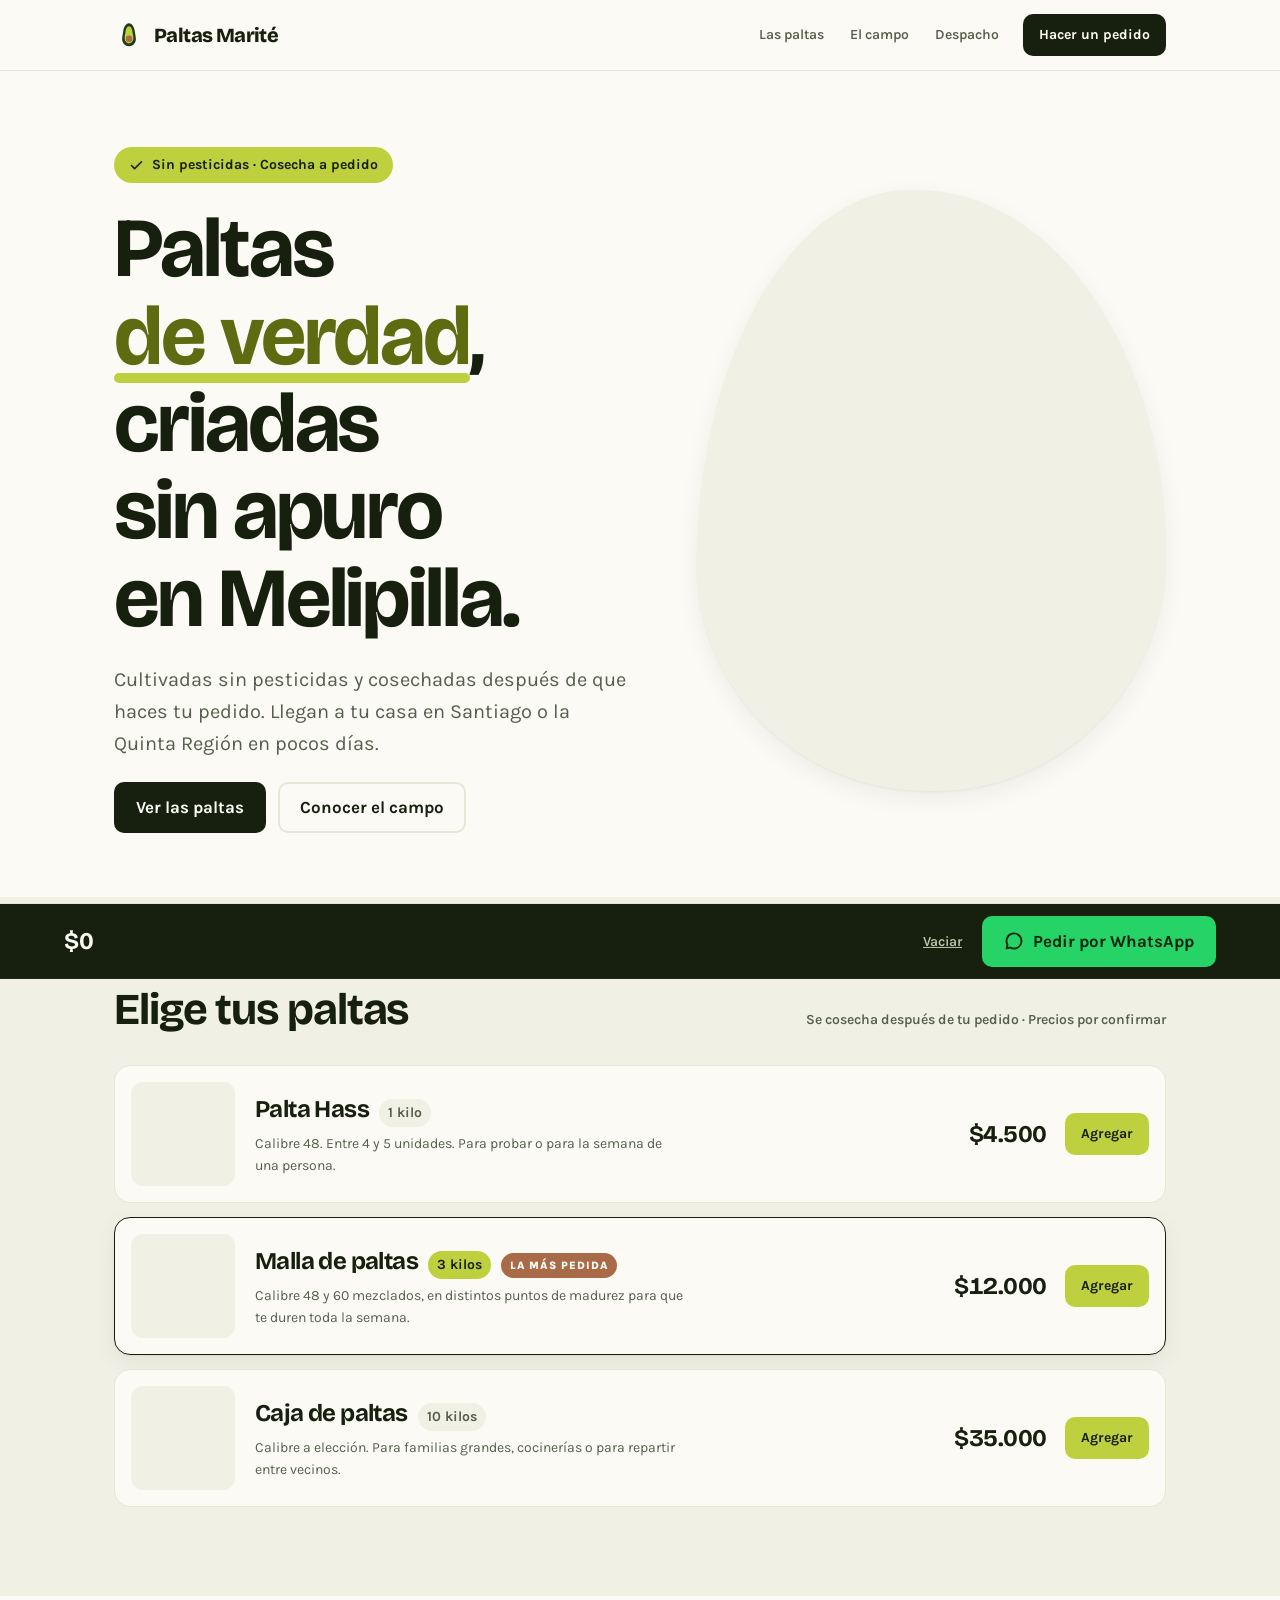
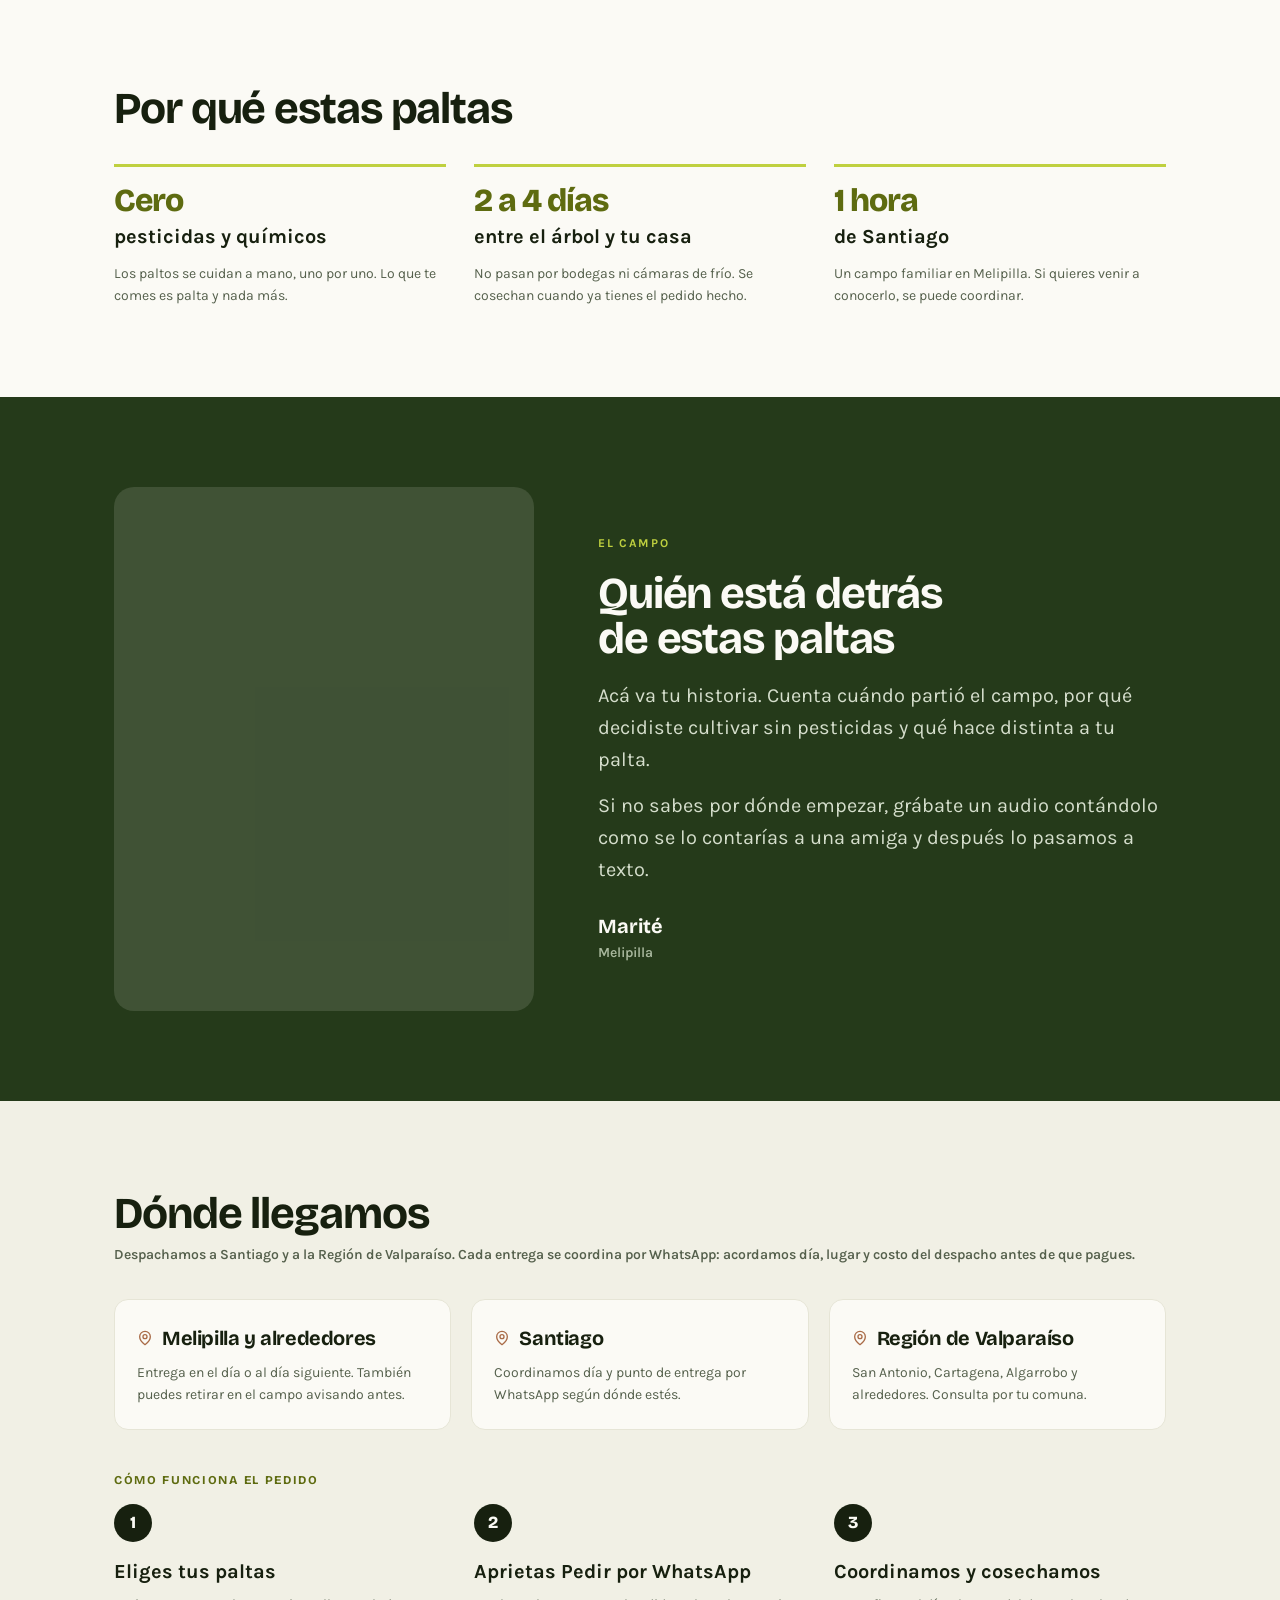
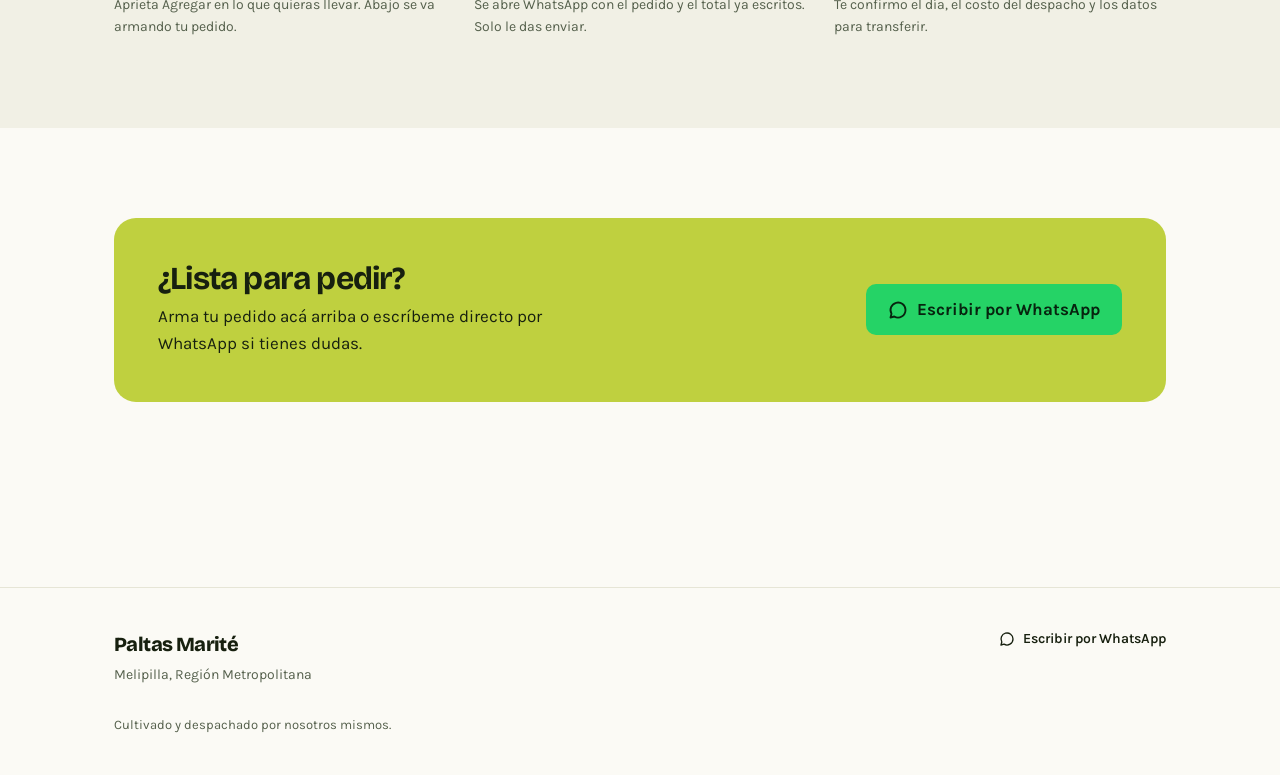
==== index.html @ 9ce40399 "Primera versión de la página de Paltas Marité Página de una sola hoja con catálogo, carrito y pedido" ====
<!doctype html>
<html lang="es-CL">
<head>
<meta charset="utf-8">
<meta name="viewport" content="width=device-width, initial-scale=1, viewport-fit=cover">

<title>Paltas Marité · Paltas sin pesticidas de Melipilla</title>
<meta name="description" content="Paltas cultivadas sin pesticidas en Melipilla y cosechadas a pedido. Despacho a Santiago y la Región de Valparaíso. Pide por WhatsApp.">

<meta property="og:title" content="Paltas Marité">
<meta property="og:description" content="Paltas sin pesticidas de Melipilla, cosechadas a pedido. Despacho a Santiago y Valparaíso.">
<meta property="og:type" content="website">
<meta property="og:image" content="fotos/portada.jpg">
<meta name="theme-color" content="#FBFAF5">

<link rel="icon" href="data:image/svg+xml,<svg xmlns='http://www.w3.org/2000/svg' viewBox='0 0 24 24'><path d='M12 2.5c-2.6 0-4.2 3.2-4.6 6.2C7 11.8 6.5 13.4 6.5 15.2 6.5 18.4 8.9 21 12 21s5.5-2.6 5.5-5.8c0-1.8-.5-3.4-.9-6.5C16.2 5.7 14.6 2.5 12 2.5z' fill='%23253A1A'/><circle cx='12' cy='15' r='3' fill='%23BFD03F'/></svg>">

<link rel="preconnect" href="https://fonts.googleapis.com">
<link rel="preconnect" href="https://fonts.gstatic.com" crossorigin>
<link rel="stylesheet" href="https://fonts.googleapis.com/css2?family=Bricolage+Grotesque:opsz,wght@12..96,700;12..96,800&family=Karla:wght@400;600;700;800&display=swap">
<link rel="stylesheet" href="estilos.css">
</head>

<body>

<!-- ======================= BARRA SUPERIOR ======================= -->
<header class="barra">
  <div class="barra__interior envoltura">
    <a class="marca" href="#">
      <svg width="30" height="30" viewBox="0 0 24 24" aria-hidden="true">
        <path d="M12 2.5c-2.6 0-4.2 3.2-4.6 6.2C7 11.8 6.5 13.4 6.5 15.2 6.5 18.4 8.9 21 12 21s5.5-2.6 5.5-5.8c0-1.8-.5-3.4-.9-6.5C16.2 5.7 14.6 2.5 12 2.5z" fill="#253A1A"/>
        <path d="M12 5c-1.5 0-2.5 2.3-2.8 4.5-.3 2-.7 3.3-.7 5 0 2.2 1.6 4 3.5 4s3.5-1.8 3.5-4c0-1.7-.4-3-.7-5C14.5 7.3 13.5 5 12 5z" fill="#BFD03F"/>
        <circle cx="12" cy="15" r="2.6" fill="#A96B47"/>
      </svg>
      <span class="marca__nombre" data-campo="nombre">Paltas Marité</span>
    </a>

    <nav class="navegacion" aria-label="Secciones">
      <a href="#paltas">Las paltas</a>
      <a href="#campo">El campo</a>
      <a href="#despacho">Despacho</a>
    </nav>

    <a class="boton boton--oscuro boton--chico" href="#paltas">Hacer un pedido</a>
  </div>
</header>

<main>

  <!-- ======================= PORTADA ======================= -->
  <section class="portada envoltura">
    <div class="portada__grid">

      <div class="portada__texto">
        <span class="sello">
          <svg width="15" height="15" viewBox="0 0 24 24" fill="none" stroke="currentColor" stroke-width="2.6" stroke-linecap="round" stroke-linejoin="round" aria-hidden="true"><path d="M20 6 9 17l-5-5"/></svg>
          <span data-campo="sello">Sin pesticidas · Cosecha a pedido</span>
        </span>

        <h1 data-campo="titulo">Paltas <em>de verdad</em>, criadas sin apuro en Melipilla.</h1>

        <p class="portada__bajada" data-campo="bajada">Cultivadas sin pesticidas y cosechadas después de que haces tu pedido. Llegan a tu casa en Santiago o la Quinta Región en pocos días.</p>

        <div class="portada__acciones">
          <a class="boton boton--oscuro" href="#paltas">Ver las paltas</a>
          <a class="boton boton--contorno" href="#campo">Conocer el campo</a>
        </div>
      </div>

      <div class="portada__foto" data-foto="portada"></div>

    </div>
  </section>

  <!-- ======================= CATÁLOGO ======================= -->
  <section class="seccion seccion--tono" id="paltas">
    <div class="envoltura">
      <div class="seccion__encabezado">
        <h2>Elige tus paltas</h2>
        <p class="seccion__nota" data-campo="avisoCatalogo">Se cosecha después de tu pedido</p>
      </div>

      <ul class="catalogo" id="catalogo">
        <!-- Los productos se arman solos desde datos.js -->
      </ul>
    </div>
  </section>

  <!-- ======================= RAZONES ======================= -->
  <section class="seccion">
    <div class="envoltura">
      <div class="seccion__encabezado">
        <h2>Por qué estas paltas</h2>
      </div>
      <ul class="razones" id="razones"></ul>
    </div>
  </section>

  <!-- ======================= EL CAMPO ======================= -->
  <section class="seccion seccion--oscura" id="campo">
    <div class="envoltura">
      <div class="historia__grid">
        <div class="historia__foto" data-foto="historia"></div>
        <div class="historia__texto">
          <span class="etiqueta">El campo</span>
          <h2 data-campo="historiaTitulo">Quién está detrás de estas paltas</h2>
          <div class="historia__parrafos" id="historiaTexto"></div>
          <p class="historia__firma">
            <span data-campo="firma">Marité</span>
            <small data-campo="firmaDetalle">Melipilla</small>
          </p>
        </div>
      </div>
    </div>
  </section>

  <!-- ======================= DESPACHO ======================= -->
  <section class="seccion seccion--tono" id="despacho">
    <div class="envoltura">
      <div class="seccion__encabezado">
        <h2 data-campo="despachoTitulo">Dónde llegamos</h2>
        <p class="seccion__nota" data-campo="despachoTexto"></p>
      </div>

      <ul class="despacho__grid" id="zonas"></ul>

      <h3 class="etiqueta" style="margin-bottom:18px">Cómo funciona el pedido</h3>
      <ol class="pasos" id="pasos"></ol>
    </div>
  </section>

  <!-- ======================= LLAMADO FINAL ======================= -->
  <section class="seccion">
    <div class="envoltura">
      <div class="llamado">
        <div>
          <h2>¿Lista para pedir?</h2>
          <p>Arma tu pedido acá arriba o escríbeme directo por WhatsApp si tienes dudas.</p>
        </div>
        <a class="boton boton--whatsapp" id="whatsappDirecto" href="#">
          <svg width="20" height="20" viewBox="0 0 24 24" fill="none" stroke="currentColor" stroke-width="2.2" stroke-linecap="round" stroke-linejoin="round" aria-hidden="true"><path d="M21 12a9 9 0 0 1-13.5 7.8L3 21l1.2-4.5A9 9 0 1 1 21 12z"/></svg>
          Escribir por WhatsApp
        </a>
      </div>
    </div>
  </section>

  <div class="colchon"></div>
</main>

<!-- ======================= PIE ======================= -->
<footer class="pie">
  <div class="pie__interior envoltura">
    <div>
      <p class="pie__marca" data-campo="nombre">Paltas Marité</p>
      <p class="pie__detalle" data-campo="ubicacion">Melipilla, Región Metropolitana</p>
    </div>
    <div class="pie__enlaces" id="contacto"></div>
  </div>
  <p class="pie__credito envoltura">Cultivado y despachado por nosotros mismos.</p>
</footer>

<!-- ======================= BARRA DE PEDIDO ======================= -->
<div class="pedido" id="pedido" role="region" aria-label="Tu pedido">
  <div class="pedido__interior">
    <div class="pedido__resumen">
      <p class="pedido__lineas" id="pedidoLineas"></p>
      <p class="pedido__total" id="pedidoTotal">$0</p>
    </div>
    <div class="pedido__acciones">
      <button type="button" class="pedido__vaciar" id="vaciar">Vaciar</button>
      <a class="boton boton--whatsapp" id="enviarPedido" href="#">
        <svg width="20" height="20" viewBox="0 0 24 24" fill="none" stroke="currentColor" stroke-width="2.2" stroke-linecap="round" stroke-linejoin="round" aria-hidden="true"><path d="M21 12a9 9 0 0 1-13.5 7.8L3 21l1.2-4.5A9 9 0 1 1 21 12z"/></svg>
        Pedir por WhatsApp
      </a>
    </div>
  </div>
</div>

<script src="datos.js"></script>
<script src="app.js"></script>
</body>
</html>
---- estilos.css ----
/* ==========================================================================
   PALTAS MARITÉ — ESTILOS
   Este archivo define cómo se ve la página: colores, letras y espacios.
   No necesitas tocarlo para cambiar textos o precios. Eso va en datos.js
   ========================================================================== */

/* --------------------------------------------------------------------------
   1. LA PALETA
   Los colores salen de la propia palta: la cáscara oscura del Hass maduro,
   la pulpa verde amarilla y el café rosado del cuesco.
   -------------------------------------------------------------------------- */
:root {
  color-scheme: light;

  --papel:        #FBFAF5;   /* fondo principal, hueso cálido */
  --papel-2:      #F1F0E5;   /* fondo de secciones alternadas */
  --papel-3:      #E6E5D6;   /* bordes y separadores */

  --tinta:        #17200F;   /* texto principal, cáscara de Hass madura */
  --tinta-suave:  #55604C;   /* texto secundario, gris con sesgo oliva */

  --pulpa:        #BFD03F;   /* acento principal, verde amarillo de la pulpa */
  --pulpa-texto:  #5E6B10;   /* el mismo verde, oscurecido para texto */
  --cuesco:       #A96B47;   /* acento cálido, café del carozo */
  --hoja:         #253A1A;   /* verde profundo para fondos oscuros */

  --whatsapp:     #25D366;
  --whatsapp-ink: #07240F;

  --sombra: 0 1px 2px rgba(23, 32, 15, .05), 0 8px 24px rgba(23, 32, 15, .06);

  /* Escala tipográfica */
  --paso--1: 0.875rem;
  --paso-0:  1.0625rem;
  --paso-1:  1.25rem;
  --paso-2:  1.5rem;
  --paso-3:  2rem;
  --paso-4:  2.75rem;
  --paso-5:  clamp(2.75rem, 7vw, 5.25rem);

  --ancho: 1180px;
  --gutter: clamp(20px, 5vw, 64px);
}

/* --------------------------------------------------------------------------
   2. BASES
   -------------------------------------------------------------------------- */
*, *::before, *::after { box-sizing: border-box; }

html { -webkit-text-size-adjust: 100%; }

body {
  margin: 0;
  background: var(--papel);
  color: var(--tinta);
  font-family: 'Karla', ui-sans-serif, system-ui, 'Segoe UI', sans-serif;
  font-size: var(--paso-0);
  line-height: 1.6;
  -webkit-font-smoothing: antialiased;
}

h1, h2, h3 {
  font-family: 'Bricolage Grotesque', 'Karla', ui-sans-serif, system-ui, sans-serif;
  font-weight: 700;
  line-height: 1.04;
  letter-spacing: -0.025em;
  text-wrap: balance;
  margin: 0;
}

p { margin: 0; }

img { max-width: 100%; display: block; }

a { color: var(--pulpa-texto); }

:focus-visible {
  outline: 3px solid var(--cuesco);
  outline-offset: 3px;
  border-radius: 4px;
}

.envoltura {
  width: 100%;
  max-width: var(--ancho);
  margin-inline: auto;
  padding-inline: var(--gutter);
}

.etiqueta {
  font-size: 0.75rem;
  font-weight: 700;
  letter-spacing: 0.14em;
  text-transform: uppercase;
  color: var(--pulpa-texto);
}

.solo-lectores {
  position: absolute;
  width: 1px; height: 1px;
  padding: 0; margin: -1px;
  overflow: hidden;
  clip-path: inset(50%);
  white-space: nowrap;
}

/* --------------------------------------------------------------------------
   3. BARRA SUPERIOR
   -------------------------------------------------------------------------- */
.barra {
  position: sticky;
  top: env(safe-area-inset-top, 0px);
  z-index: 40;
  background: rgba(251, 250, 245, .88);
  backdrop-filter: blur(10px);
  border-bottom: 1px solid var(--papel-3);
}

.barra__interior {
  display: flex;
  align-items: center;
  gap: 24px;
  padding-block: 14px;
}

.marca {
  display: flex;
  align-items: center;
  gap: 10px;
  text-decoration: none;
  color: inherit;
  margin-right: auto;
}

.marca__nombre {
  font-family: 'Bricolage Grotesque', sans-serif;
  font-size: var(--paso-1);
  font-weight: 800;
  letter-spacing: -0.03em;
}

.navegacion {
  display: flex;
  gap: 26px;
}

.navegacion a {
  color: var(--tinta-suave);
  text-decoration: none;
  font-weight: 600;
  font-size: var(--paso--1);
}

.navegacion a:hover { color: var(--tinta); }

@media (max-width: 780px) { .navegacion { display: none; } }

/* --------------------------------------------------------------------------
   4. BOTONES
   -------------------------------------------------------------------------- */
.boton {
  display: inline-flex;
  align-items: center;
  justify-content: center;
  gap: 9px;
  min-height: 48px;
  padding: 12px 22px;
  border: 0;
  border-radius: 10px;
  font-family: inherit;
  font-size: var(--paso-0);
  font-weight: 700;
  text-decoration: none;
  cursor: pointer;
  transition: transform .12s ease, background-color .15s ease;
}

.boton:active { transform: translateY(1px); }

.boton--oscuro   { background: var(--tinta); color: var(--papel); }
.boton--oscuro:hover { background: #24311a; }

.boton--pulpa    { background: var(--pulpa); color: var(--tinta); }
.boton--pulpa:hover { background: #cbdc4c; }

.boton--contorno {
  background: transparent;
  color: var(--tinta);
  box-shadow: inset 0 0 0 2px var(--papel-3);
}
.boton--contorno:hover { box-shadow: inset 0 0 0 2px var(--tinta); }

.boton--whatsapp {
  background: var(--whatsapp);
  color: var(--whatsapp-ink);
}
.boton--whatsapp:hover { background: #2ee273; }

.boton--chico { min-height: 42px; padding: 8px 16px; font-size: var(--paso--1); }

/* --------------------------------------------------------------------------
   5. PORTADA
   -------------------------------------------------------------------------- */
.portada { padding-block: clamp(40px, 7vw, 76px) clamp(36px, 6vw, 64px); }

.portada__grid {
  display: grid;
  grid-template-columns: 1.05fr 0.95fr;
  gap: clamp(32px, 5vw, 72px);
  align-items: center;
}

.portada__texto {
  display: flex;
  flex-direction: column;
  align-items: flex-start;
  gap: 22px;
}

.sello {
  display: inline-flex;
  align-items: center;
  gap: 8px;
  padding: 7px 15px;
  background: var(--pulpa);
  color: var(--tinta);
  border-radius: 999px;
  font-size: var(--paso--1);
  font-weight: 700;
}

.portada h1 {
  font-size: var(--paso-5);
  max-width: 15ch;
}

.portada h1 em {
  font-style: normal;
  color: var(--pulpa-texto);
  position: relative;
  white-space: nowrap;
}

/* Subrayado dibujado a mano bajo la palabra destacada */
.portada h1 em::after {
  content: "";
  position: absolute;
  left: 0; right: 0; bottom: 0.04em;
  height: 0.12em;
  background: var(--pulpa);
  border-radius: 999px;
  z-index: -1;
}

.portada__bajada {
  font-size: var(--paso-1);
  color: var(--tinta-suave);
  max-width: 46ch;
}

.portada__acciones { display: flex; flex-wrap: wrap; gap: 12px; }

/* La foto se recorta con una forma orgánica, como el contorno de una palta */
/* La foto se recorta con la silueta de una palta: angosta arriba,
   ancha y redonda abajo. */
.portada__foto {
  position: relative;
  aspect-ratio: 5 / 6.4;
  border-radius: 46% 54% 50% 50% / 64% 62% 40% 38%;
  overflow: hidden;
  background: var(--papel-2);
  box-shadow: var(--sombra);
}

.portada__foto img { width: 100%; height: 100%; object-fit: cover; }

@media (max-width: 860px) {
  .portada__grid { grid-template-columns: 1fr; }
  .portada__foto { aspect-ratio: 4 / 3; border-radius: 28px; order: -1; }
}

/* --------------------------------------------------------------------------
   6. MARCADOR DE FOTO QUE FALTA
   Mientras no subas una foto, aparece este bloque prolijo en su lugar.
   -------------------------------------------------------------------------- */
.falta-foto {
  width: 100%;
  height: 100%;
  display: flex;
  flex-direction: column;
  align-items: center;
  justify-content: center;
  gap: 8px;
  padding: 14px;
  text-align: center;
  background:
    repeating-linear-gradient(
      -45deg,
      var(--papel-2) 0 14px,
      #EAE9DB 14px 28px
    );
  color: var(--tinta-suave);
  font-size: 0.8125rem;
  font-weight: 600;
  line-height: 1.35;
}

.falta-foto span { max-width: 24ch; }
.falta-foto strong { word-break: break-all; }
.falta-foto svg { flex-shrink: 0; opacity: .55; }

/* En las miniaturas del catálogo no cabe el texto: solo el ícono */
.producto__foto .falta-foto { padding: 8px; gap: 0; }
.producto__foto .falta-foto span { display: none; }
.producto__foto .falta-foto svg { opacity: .4; }

/* --------------------------------------------------------------------------
   7. SECCIONES
   -------------------------------------------------------------------------- */
.seccion { padding-block: clamp(52px, 7vw, 92px); }
.seccion--tono { background: var(--papel-2); }
.seccion--oscura { background: var(--hoja); color: var(--papel); }

.seccion__encabezado {
  display: flex;
  flex-wrap: wrap;
  align-items: baseline;
  justify-content: space-between;
  gap: 8px 24px;
  margin-bottom: 32px;
}

.seccion h2 { font-size: var(--paso-4); }

.seccion__nota {
  font-size: var(--paso--1);
  color: var(--tinta-suave);
  font-weight: 600;
}

/* --------------------------------------------------------------------------
   8. CATÁLOGO
   Se compone como una lista de precios de feria: el nombre a la izquierda,
   el precio a la derecha y una línea punteada que los une.
   -------------------------------------------------------------------------- */
.catalogo {
  display: flex;
  flex-direction: column;
  gap: 14px;
  list-style: none;
  margin: 0;
  padding: 0;
}

.producto {
  display: grid;
  grid-template-columns: 104px 1fr auto;
  gap: 20px;
  align-items: center;
  padding: 16px;
  background: var(--papel);
  border: 1px solid var(--papel-3);
  border-radius: 16px;
}

.seccion--tono .producto { background: var(--papel); }

.producto--destacado {
  border-color: var(--tinta);
  box-shadow: var(--sombra);
}

.producto__foto {
  width: 104px;
  height: 104px;
  border-radius: 12px;
  overflow: hidden;
  background: var(--papel-2);
  position: relative;
}

.producto__foto img { width: 100%; height: 100%; object-fit: cover; }

.producto__cuerpo { min-width: 0; }

.producto__titulo {
  display: flex;
  flex-wrap: wrap;
  align-items: baseline;
  gap: 6px 10px;
}

.producto__nombre {
  font-family: 'Bricolage Grotesque', sans-serif;
  font-size: var(--paso-2);
  font-weight: 700;
  letter-spacing: -0.025em;
}

.producto__formato {
  font-size: var(--paso--1);
  font-weight: 700;
  color: var(--tinta-suave);
  padding: 3px 9px;
  background: var(--papel-2);
  border-radius: 999px;
}

.producto--destacado .producto__formato {
  background: var(--pulpa);
  color: var(--tinta);
}

.producto__insignia {
  font-size: 0.6875rem;
  font-weight: 800;
  letter-spacing: 0.1em;
  text-transform: uppercase;
  color: var(--papel);
  background: var(--cuesco);
  padding: 4px 9px;
  border-radius: 999px;
}

.producto__detalle {
  margin-top: 5px;
  font-size: var(--paso--1);
  color: var(--tinta-suave);
  max-width: 54ch;
}

.producto__cierre {
  display: flex;
  align-items: center;
  gap: 18px;
}

.producto__precio {
  font-family: 'Bricolage Grotesque', sans-serif;
  font-size: var(--paso-2);
  font-weight: 700;
  letter-spacing: -0.02em;
  font-variant-numeric: tabular-nums;
  white-space: nowrap;
}

/* Control de cantidad */
.cantidad {
  display: flex;
  align-items: center;
  gap: 2px;
  background: var(--papel-2);
  border-radius: 11px;
  padding: 4px;
}

.cantidad button {
  width: 40px;
  height: 40px;
  border: 0;
  border-radius: 8px;
  background: transparent;
  color: var(--tinta);
  font-size: 1.25rem;
  font-family: inherit;
  line-height: 1;
  cursor: pointer;
}

.cantidad button:hover { background: var(--papel-3); }

.cantidad__numero {
  min-width: 26px;
  text-align: center;
  font-weight: 800;
  font-variant-numeric: tabular-nums;
}

.producto--agotado { opacity: .55; }

@media (max-width: 720px) {
  .producto {
    grid-template-columns: 76px 1fr;
    gap: 14px;
  }
  .producto__foto { width: 76px; height: 76px; }
  .producto__cierre {
    grid-column: 1 / -1;
    justify-content: space-between;
    padding-top: 4px;
    border-top: 1px dashed var(--papel-3);
    margin-top: 2px;
  }
}

/* --------------------------------------------------------------------------
   9. BARRA DE PEDIDO
   Queda fija abajo mientras la persona navega.
   -------------------------------------------------------------------------- */
.pedido {
  position: fixed;
  left: 0; right: 0;
  bottom: 0;
  z-index: 50;
  padding: 12px var(--gutter);
  padding-bottom: calc(12px + env(safe-area-inset-bottom, 0px));
  background: var(--tinta);
  color: var(--papel);
  transform: translateY(105%);
  transition: transform .26s cubic-bezier(.2, .8, .2, 1);
}

.pedido--visible { transform: translateY(0); }

.pedido__interior {
  max-width: var(--ancho);
  margin-inline: auto;
  display: flex;
  align-items: center;
  gap: 16px;
}

.pedido__resumen { min-width: 0; }

.pedido__lineas {
  font-size: var(--paso--1);
  color: #B9C7AD;
  white-space: nowrap;
  overflow: hidden;
  text-overflow: ellipsis;
}

.pedido__total {
  font-family: 'Bricolage Grotesque', sans-serif;
  font-size: var(--paso-2);
  font-weight: 700;
  font-variant-numeric: tabular-nums;
  letter-spacing: -0.02em;
}

.pedido__acciones {
  display: flex;
  align-items: center;
  gap: 10px;
  margin-left: auto;
}

.pedido__vaciar {
  background: transparent;
  border: 0;
  color: #B9C7AD;
  font-family: inherit;
  font-size: var(--paso--1);
  font-weight: 600;
  text-decoration: underline;
  cursor: pointer;
  padding: 10px;
}

.pedido__vaciar:hover { color: var(--papel); }

@media (max-width: 560px) {
  .pedido__vaciar { display: none; }
  .pedido__total { font-size: var(--paso-1); }
}

/* Espacio al final para que la barra no tape el pie */
.colchon { height: 96px; }

/* --------------------------------------------------------------------------
   10. RAZONES
   -------------------------------------------------------------------------- */
.razones {
  display: grid;
  grid-template-columns: repeat(auto-fit, minmax(240px, 1fr));
  gap: 28px;
  list-style: none;
  margin: 0;
  padding: 0;
}

.razon { border-top: 3px solid var(--pulpa); padding-top: 18px; }

.razon__dato {
  font-family: 'Bricolage Grotesque', sans-serif;
  font-size: var(--paso-3);
  font-weight: 800;
  letter-spacing: -0.03em;
  line-height: 1;
  color: var(--pulpa-texto);
}

.razon__titulo {
  font-size: var(--paso-1);
  font-weight: 700;
  margin-top: 4px;
}

.razon__texto {
  margin-top: 10px;
  color: var(--tinta-suave);
  font-size: var(--paso--1);
}

/* --------------------------------------------------------------------------
   11. HISTORIA
   -------------------------------------------------------------------------- */
.historia__grid {
  display: grid;
  grid-template-columns: 0.85fr 1.15fr;
  gap: clamp(28px, 5vw, 64px);
  align-items: center;
}

.historia__foto {
  aspect-ratio: 4 / 5;
  border-radius: 20px;
  overflow: hidden;
  background: rgba(251, 250, 245, .12);
}

.historia__foto img { width: 100%; height: 100%; object-fit: cover; }

.historia__texto { display: flex; flex-direction: column; gap: 18px; }

.seccion--oscura .etiqueta { color: var(--pulpa); }

.historia__parrafos {
  font-size: var(--paso-1);
  color: #D5DECC;
  display: flex;
  flex-direction: column;
  gap: 14px;
  max-width: 54ch;
}

.historia__firma {
  font-family: 'Bricolage Grotesque', sans-serif;
  font-size: var(--paso-1);
  font-weight: 700;
  padding-top: 6px;
}

.historia__firma small {
  display: block;
  font-family: 'Karla', sans-serif;
  font-size: var(--paso--1);
  font-weight: 600;
  color: #A9B89E;
}

@media (max-width: 860px) {
  .historia__grid { grid-template-columns: 1fr; }
  .historia__foto { aspect-ratio: 4 / 3; }
}

/* --------------------------------------------------------------------------
   12. DESPACHO Y PASOS
   -------------------------------------------------------------------------- */
.despacho__grid {
  display: grid;
  grid-template-columns: repeat(auto-fit, minmax(250px, 1fr));
  gap: 20px;
  list-style: none;
  margin: 0 0 44px;
  padding: 0;
}

.zona {
  padding: 22px;
  background: var(--papel);
  border: 1px solid var(--papel-3);
  border-radius: 14px;
}

.seccion--tono .zona { background: var(--papel); }

.zona__nombre {
  font-family: 'Bricolage Grotesque', sans-serif;
  font-size: var(--paso-1);
  font-weight: 700;
  letter-spacing: -0.02em;
  display: flex;
  align-items: center;
  gap: 9px;
}

.zona__detalle {
  margin-top: 8px;
  font-size: var(--paso--1);
  color: var(--tinta-suave);
}

.pasos {
  display: grid;
  grid-template-columns: repeat(auto-fit, minmax(240px, 1fr));
  gap: 28px;
  list-style: none;
  margin: 0;
  padding: 0;
  counter-reset: paso;
}

.paso { counter-increment: paso; }

.paso__numero {
  display: flex;
  align-items: center;
  justify-content: center;
  width: 38px; height: 38px;
  border-radius: 50%;
  background: var(--tinta);
  color: var(--papel);
  font-family: 'Bricolage Grotesque', sans-serif;
  font-weight: 800;
  font-size: var(--paso-0);
  margin-bottom: 14px;
}

.paso__numero::before { content: counter(paso); }

.paso__titulo { font-size: var(--paso-1); font-weight: 700; }

.paso__texto {
  margin-top: 6px;
  font-size: var(--paso--1);
  color: var(--tinta-suave);
}

/* --------------------------------------------------------------------------
   13. LLAMADO FINAL
   -------------------------------------------------------------------------- */
.llamado {
  display: flex;
  flex-wrap: wrap;
  align-items: center;
  justify-content: space-between;
  gap: 24px;
  padding: clamp(28px, 4vw, 44px);
  background: var(--pulpa);
  color: var(--tinta);
  border-radius: 22px;
}

.llamado h2 { font-size: var(--paso-3); max-width: 18ch; }

.llamado p {
  margin-top: 8px;
  font-size: var(--paso-0);
  max-width: 44ch;
}

/* --------------------------------------------------------------------------
   14. PIE
   -------------------------------------------------------------------------- */
.pie {
  border-top: 1px solid var(--papel-3);
  padding-block: 40px;
}

.pie__interior {
  display: flex;
  flex-wrap: wrap;
  gap: 24px;
  align-items: flex-start;
  justify-content: space-between;
}

.pie__marca {
  font-family: 'Bricolage Grotesque', sans-serif;
  font-size: var(--paso-1);
  font-weight: 800;
  letter-spacing: -0.03em;
}

.pie__detalle {
  font-size: var(--paso--1);
  color: var(--tinta-suave);
  margin-top: 4px;
}

.pie__enlaces {
  display: flex;
  flex-direction: column;
  gap: 8px;
  font-size: var(--paso--1);
  font-weight: 600;
}

.pie__enlaces a {
  color: var(--tinta);
  text-decoration: none;
  display: inline-flex;
  align-items: center;
  gap: 8px;
}

.pie__enlaces a:hover { color: var(--pulpa-texto); }

.pie__credito {
  margin-top: 28px;
  font-size: 0.8125rem;
  color: var(--tinta-suave);
}

/* --------------------------------------------------------------------------
   15. MOVIMIENTO
   -------------------------------------------------------------------------- */
@media (prefers-reduced-motion: reduce) {
  *, *::before, *::after {
    animation-duration: .001ms !important;
    transition-duration: .001ms !important;
  }
}
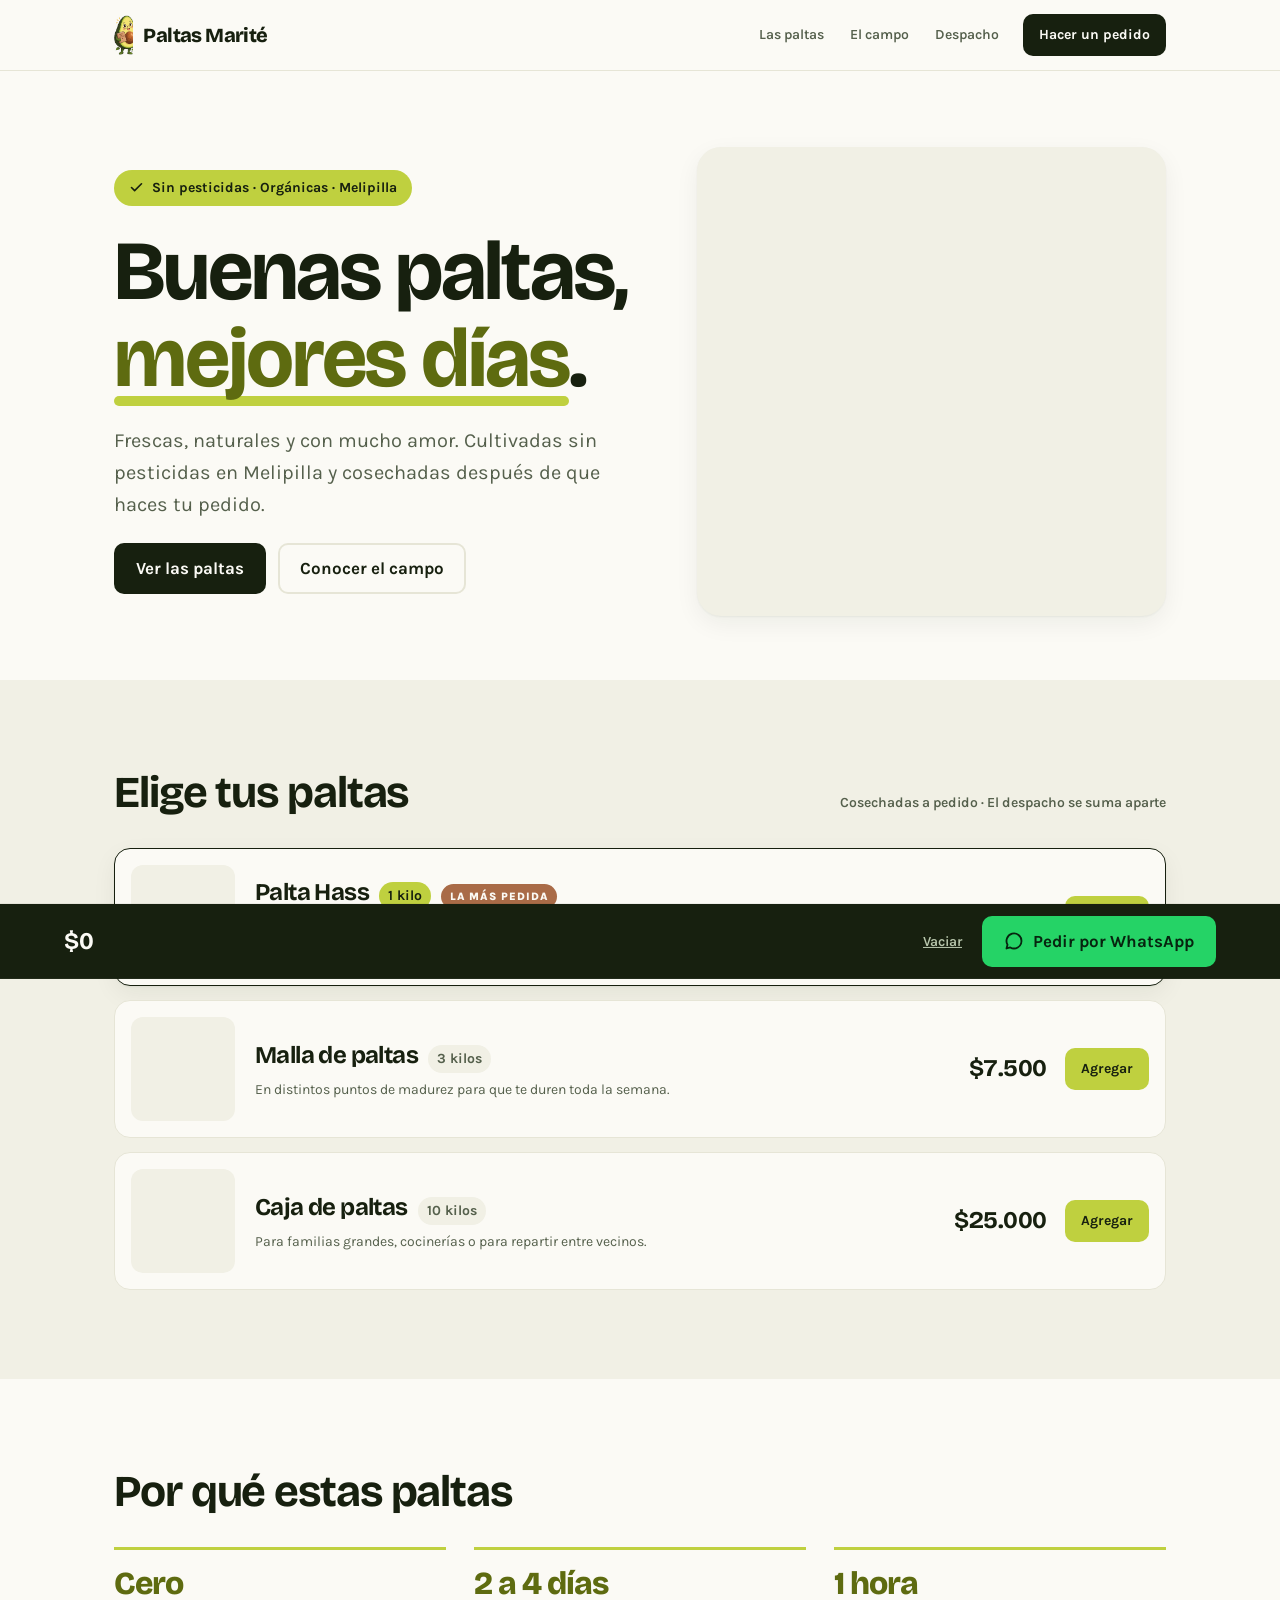
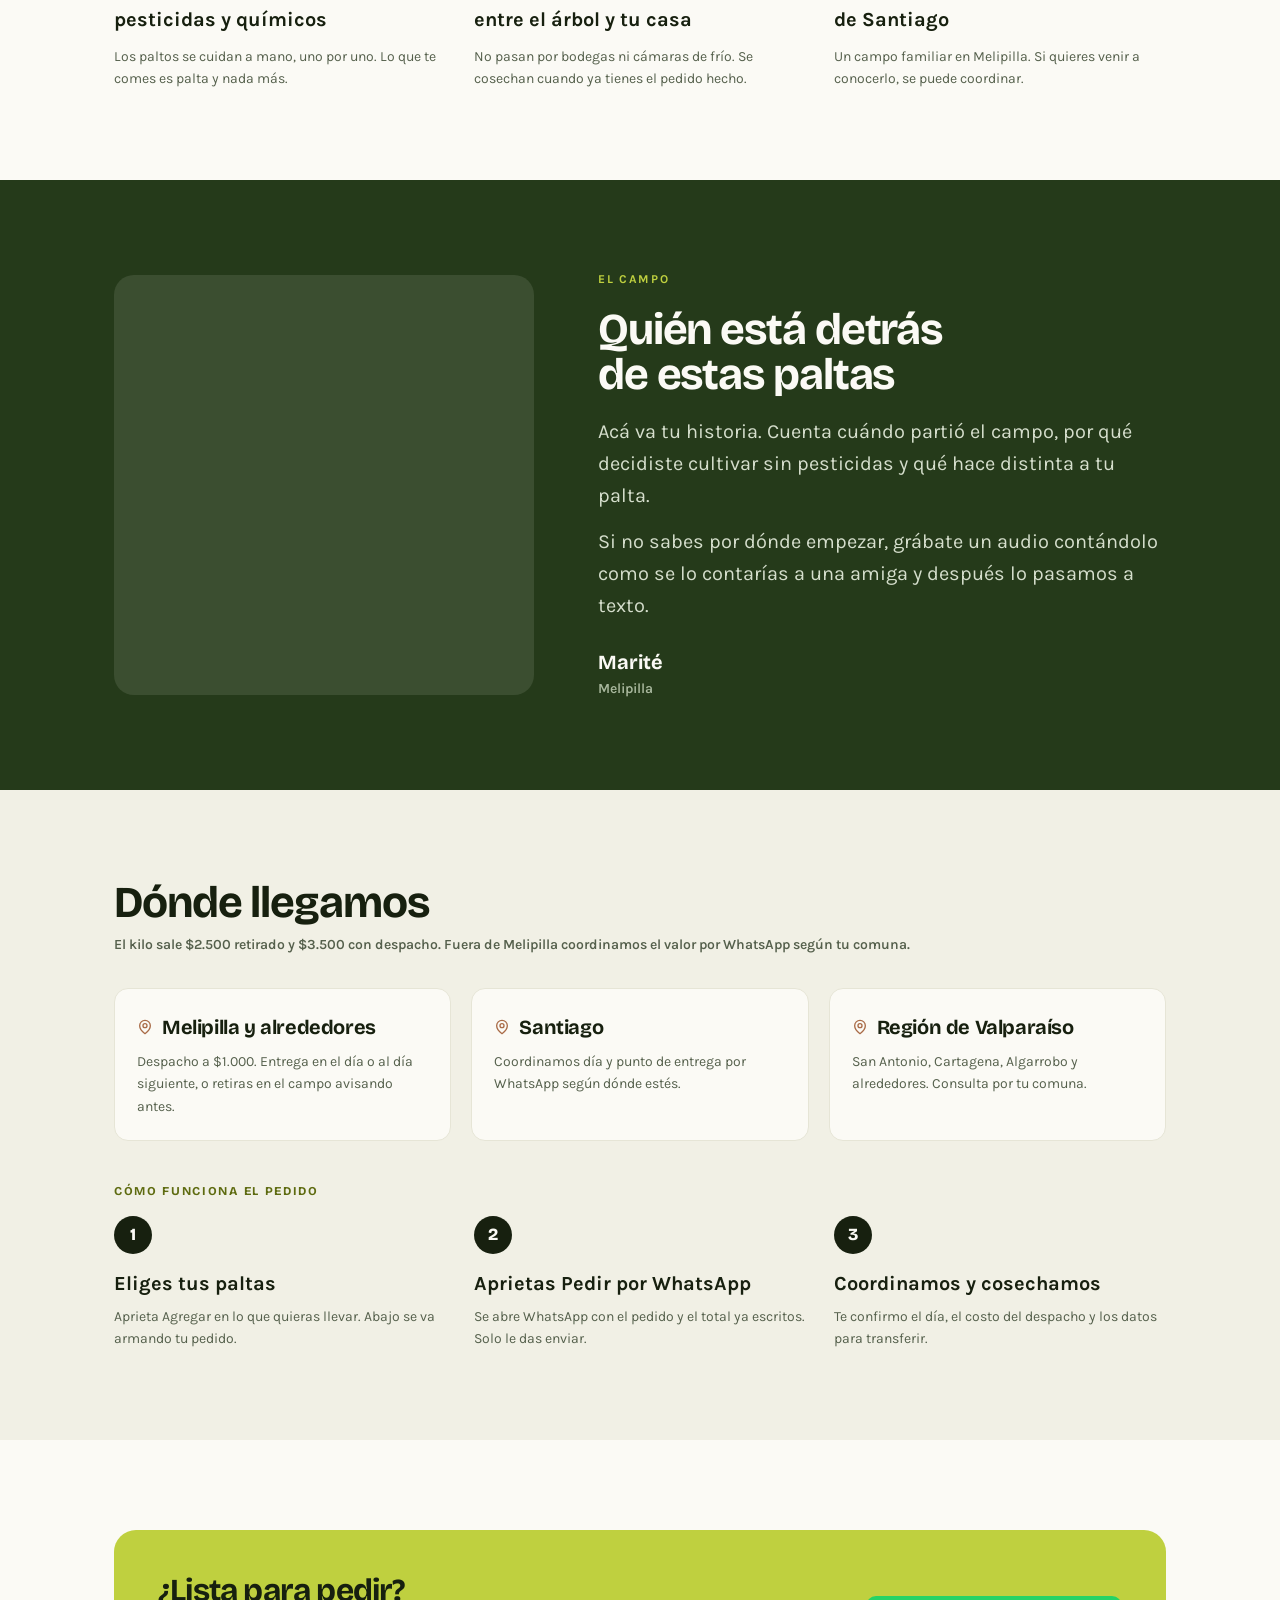
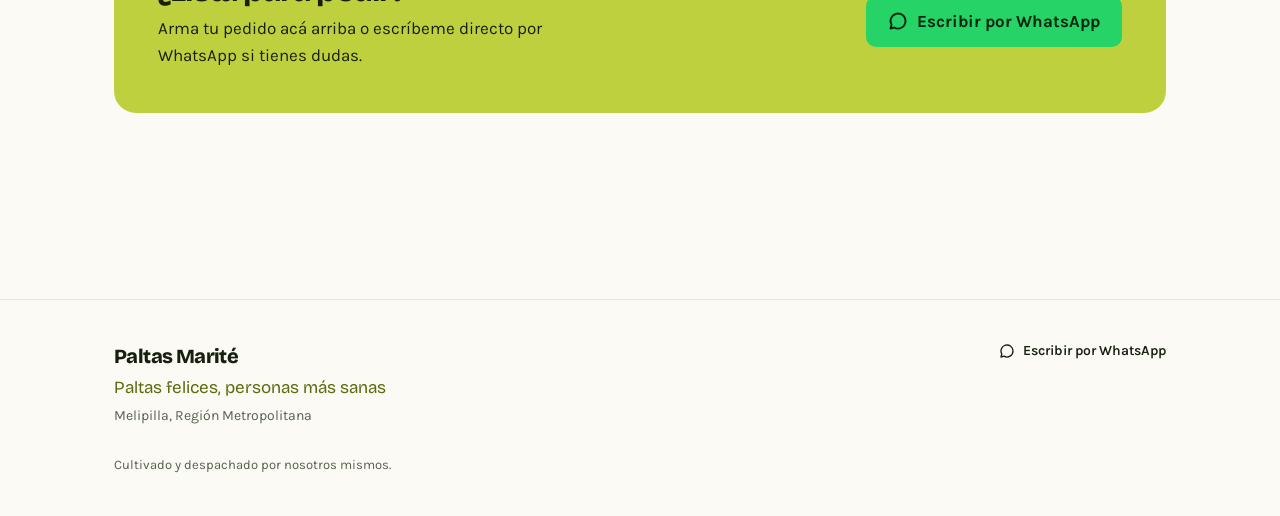
==== commit eb55dfe8: "Agrega la identidad visual y ajusta los precios a los reales Incorpora la ilustración de la marca: p" ====
--- a/index.html
+++ b/index.html
@@ -27,11 +27,7 @@
 <header class="barra">
   <div class="barra__interior envoltura">
     <a class="marca" href="#">
-      <svg width="30" height="30" viewBox="0 0 24 24" aria-hidden="true">
-        <path d="M12 2.5c-2.6 0-4.2 3.2-4.6 6.2C7 11.8 6.5 13.4 6.5 15.2 6.5 18.4 8.9 21 12 21s5.5-2.6 5.5-5.8c0-1.8-.5-3.4-.9-6.5C16.2 5.7 14.6 2.5 12 2.5z" fill="#253A1A"/>
-        <path d="M12 5c-1.5 0-2.5 2.3-2.8 4.5-.3 2-.7 3.3-.7 5 0 2.2 1.6 4 3.5 4s3.5-1.8 3.5-4c0-1.7-.4-3-.7-5C14.5 7.3 13.5 5 12 5z" fill="#BFD03F"/>
-        <circle cx="12" cy="15" r="2.6" fill="#A96B47"/>
-      </svg>
+      <img class="marca__logo" src="fotos/logo.png" alt="" width="253" height="520">
       <span class="marca__nombre" data-campo="nombre">Paltas Marité</span>
     </a>
 
@@ -153,6 +149,7 @@
   <div class="pie__interior envoltura">
     <div>
       <p class="pie__marca" data-campo="nombre">Paltas Marité</p>
+      <p class="pie__eslogan" data-campo="eslogan">Paltas felices, personas más sanas</p>
       <p class="pie__detalle" data-campo="ubicacion">Melipilla, Región Metropolitana</p>
     </div>
     <div class="pie__enlaces" id="contacto"></div>
--- a/estilos.css
+++ b/estilos.css
@@ -57,7 +57,19 @@
   font-size: var(--paso-0);
   line-height: 1.6;
   -webkit-font-smoothing: antialiased;
-}
+  overflow-x: hidden;
+}
+
+/* Los bloques de texto dentro de grillas no deben empujar el ancho
+   de la página en pantallas angostas. */
+.portada__texto,
+.historia__texto,
+.producto__cuerpo,
+.pedido__resumen,
+.razon,
+.zona,
+.paso,
+.llamado > div { min-width: 0; }
 
 h1, h2, h3 {
   font-family: 'Bricolage Grotesque', 'Karla', ui-sans-serif, system-ui, sans-serif;
@@ -132,6 +144,12 @@
   margin-right: auto;
 }
 
+.marca__logo {
+  width: auto;
+  height: 40px;
+  flex-shrink: 0;
+}
+
 .marca__nombre {
   font-family: 'Bricolage Grotesque', sans-serif;
   font-size: var(--paso-1);
@@ -153,7 +171,17 @@
 
 .navegacion a:hover { color: var(--tinta); }
 
-@media (max-width: 780px) { .navegacion { display: none; } }
+@media (max-width: 780px) {
+  .navegacion { display: none; }
+  .barra__interior { gap: 12px; }
+}
+
+/* En pantallas muy angostas el botón se acorta para que quepa entero */
+@media (max-width: 430px) {
+  .barra__interior .boton { padding: 8px 12px; }
+  .marca__nombre { font-size: var(--paso-0); }
+  .marca__logo { height: 32px; }
+}
 
 /* --------------------------------------------------------------------------
    4. BOTONES
@@ -231,7 +259,7 @@
 
 .portada h1 {
   font-size: var(--paso-5);
-  max-width: 15ch;
+  max-width: min(15ch, 100%);
 }
 
 .portada h1 em {
@@ -255,18 +283,17 @@
 .portada__bajada {
   font-size: var(--paso-1);
   color: var(--tinta-suave);
-  max-width: 46ch;
+  max-width: min(46ch, 100%);
 }
 
 .portada__acciones { display: flex; flex-wrap: wrap; gap: 12px; }
 
-/* La foto se recorta con una forma orgánica, como el contorno de una palta */
-/* La foto se recorta con la silueta de una palta: angosta arriba,
-   ancha y redonda abajo. */
+/* Cuadrada y sin máscara: la ilustración de la marca se ve entera,
+   con sus letreros y sus precios legibles. */
 .portada__foto {
   position: relative;
-  aspect-ratio: 5 / 6.4;
-  border-radius: 46% 54% 50% 50% / 64% 62% 40% 38%;
+  aspect-ratio: 1 / 1;
+  border-radius: 24px;
   overflow: hidden;
   background: var(--papel-2);
   box-shadow: var(--sombra);
@@ -276,7 +303,7 @@
 
 @media (max-width: 860px) {
   .portada__grid { grid-template-columns: 1fr; }
-  .portada__foto { aspect-ratio: 4 / 3; border-radius: 28px; order: -1; }
+  .portada__foto { order: -1; }
 }
 
 /* --------------------------------------------------------------------------
@@ -305,7 +332,7 @@
   line-height: 1.35;
 }
 
-.falta-foto span { max-width: 24ch; }
+.falta-foto span { max-width: min(24ch, 100%); }
 .falta-foto strong { word-break: break-all; }
 .falta-foto svg { flex-shrink: 0; opacity: .55; }
 
@@ -426,7 +453,7 @@
   margin-top: 5px;
   font-size: var(--paso--1);
   color: var(--tinta-suave);
-  max-width: 54ch;
+  max-width: min(54ch, 100%);
 }
 
 .producto__cierre {
@@ -613,13 +640,15 @@
 }
 
 .historia__foto {
-  aspect-ratio: 4 / 5;
+  aspect-ratio: 1 / 1;
   border-radius: 20px;
   overflow: hidden;
-  background: rgba(251, 250, 245, .12);
-}
-
-.historia__foto img { width: 100%; height: 100%; object-fit: cover; }
+  background: rgba(251, 250, 245, .10);
+  padding: 10px;
+}
+
+/* contain y no cover: así nunca se recorta una cara ni se corta el dibujo */
+.historia__foto img { width: 100%; height: 100%; object-fit: contain; }
 
 .historia__texto { display: flex; flex-direction: column; gap: 18px; }
 
@@ -631,7 +660,7 @@
   display: flex;
   flex-direction: column;
   gap: 14px;
-  max-width: 54ch;
+  max-width: min(54ch, 100%);
 }
 
 .historia__firma {
@@ -651,7 +680,7 @@
 
 @media (max-width: 860px) {
   .historia__grid { grid-template-columns: 1fr; }
-  .historia__foto { aspect-ratio: 4 / 3; }
+  .historia__foto { aspect-ratio: 4 / 3.4; }
 }
 
 /* --------------------------------------------------------------------------
@@ -742,12 +771,12 @@
   border-radius: 22px;
 }
 
-.llamado h2 { font-size: var(--paso-3); max-width: 18ch; }
+.llamado h2 { font-size: var(--paso-3); max-width: min(18ch, 100%); }
 
 .llamado p {
   margin-top: 8px;
   font-size: var(--paso-0);
-  max-width: 44ch;
+  max-width: min(44ch, 100%);
 }
 
 /* --------------------------------------------------------------------------
@@ -771,6 +800,13 @@
   font-size: var(--paso-1);
   font-weight: 800;
   letter-spacing: -0.03em;
+}
+
+.pie__eslogan {
+  font-family: 'Bricolage Grotesque', sans-serif;
+  font-size: var(--paso-0);
+  color: var(--pulpa-texto);
+  margin-top: 2px;
 }
 
 .pie__detalle {
